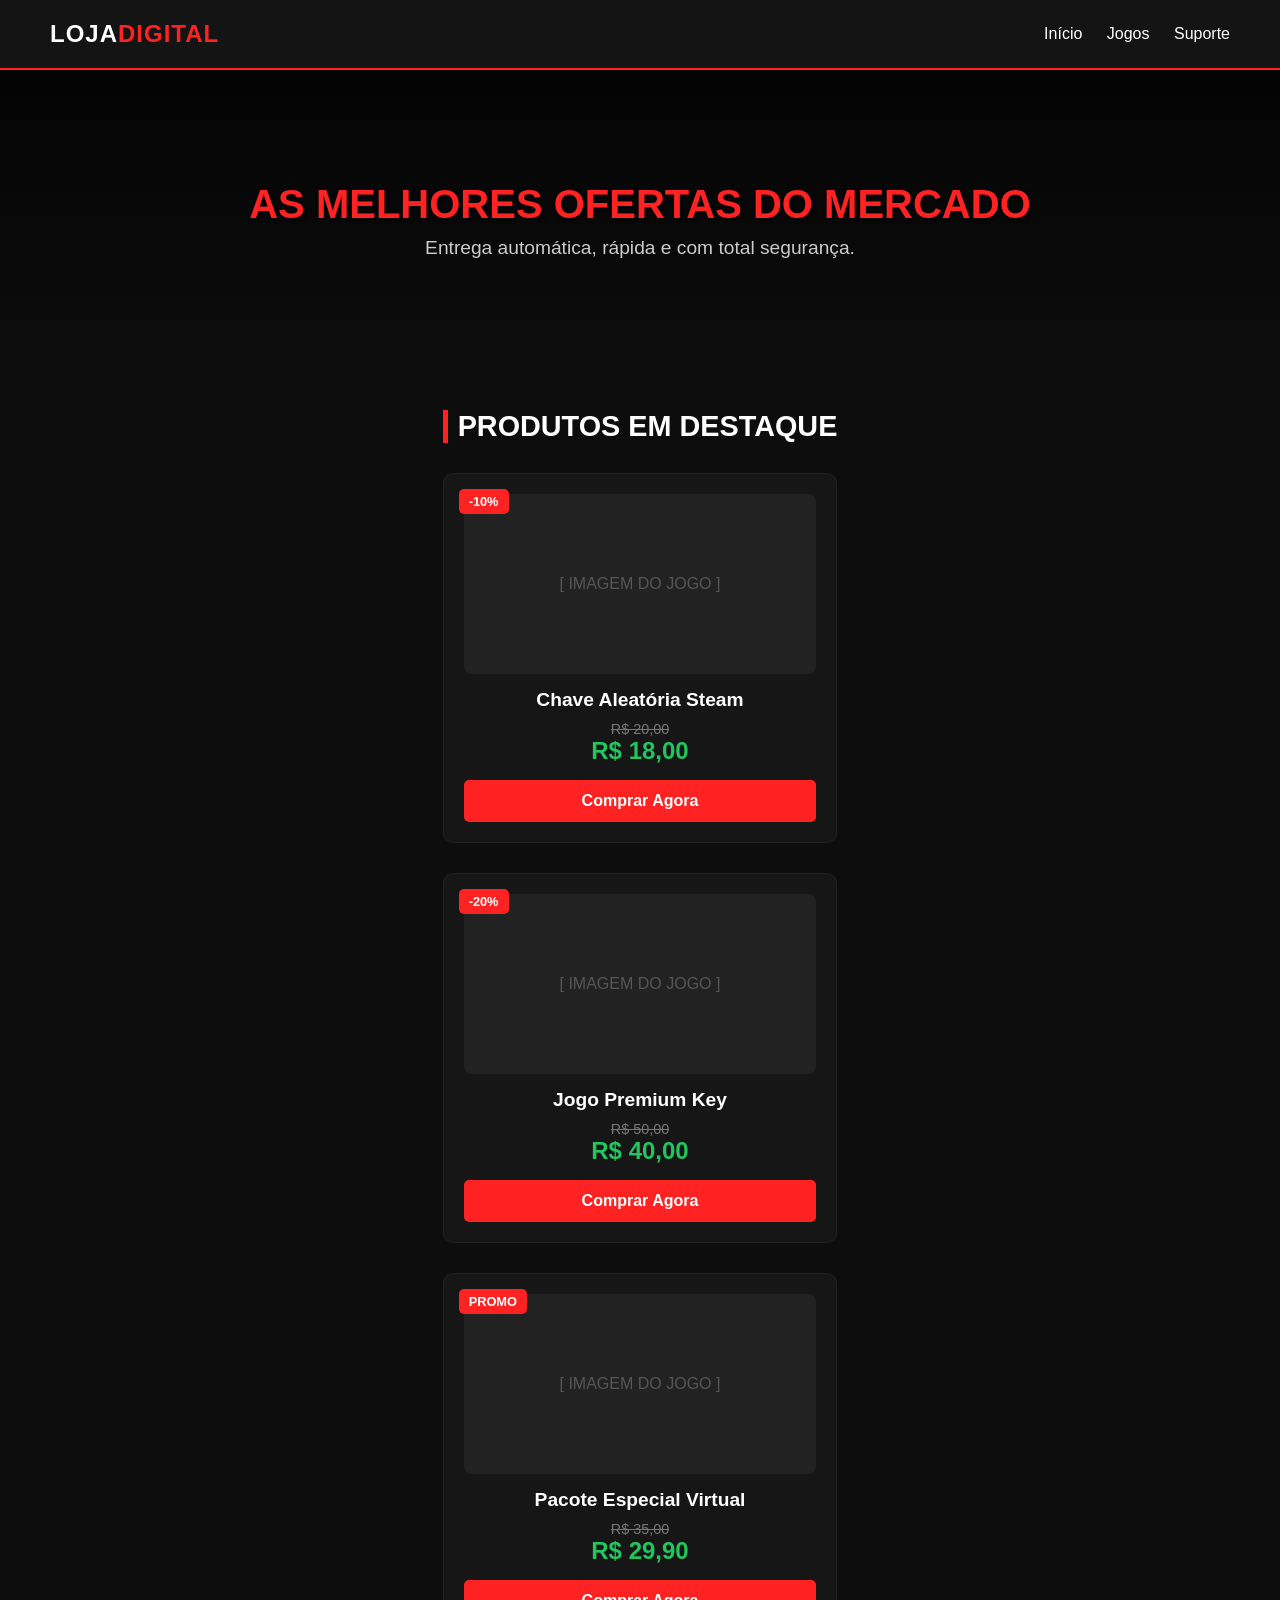
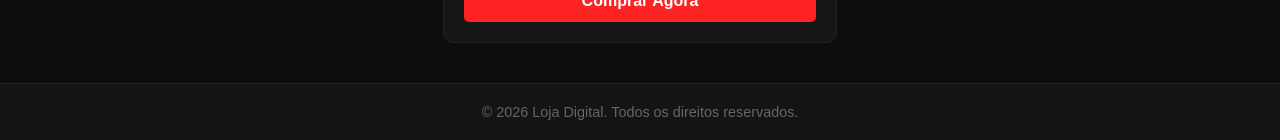
==== index.html @ 68bb9c97 "Add files via upload" ====
<!DOCTYPE html>
<html lang="pt-BR">
<head>
    <meta charset="UTF-8">
    <meta name="viewport" content="width=device-width, initial-scale=1.0">
    <title>Minha Loja Digital</title>
    <link rel="stylesheet" href="style.css">
</head>
<body>

    <!-- CABEÇALHO / NAVBAR -->
    <header>
        <div class="logo">LOJA<span>DIGITAL</span></div>
        <nav>
            <a href="#">Início</a>
            <a href="#">Jogos</a>
            <a href="#">Suporte</a>
        </nav>
    </header>

    <!-- BANNER PRINCIPAL -->
    <section class="banner">
        <h1>AS MELHORES OFERTAS DO MERCADO</h1>
        <p>Entrega automática, rápida e com total segurança.</p>
    </section>

    <!-- SEÇÃO DE PRODUTOS -->
    <main class="container">
        <h2 class="titulo-secao">PRODUTOS EM DESTAQUE</h2>
        
        <div class="grid-produtos">
            
            <!-- CARD PRODUTO 1 -->
            <div class="card-produto">
                <div class="badge-desconto">-10%</div>
                <div class="foto-produto">
                    <!-- Aqui vai a imagem do produto depois -->
                    <span style="color: #555;">[ IMAGEM DO JOGO ]</span>
                </div>
                <h3>Chave Aleatória Steam</h3>
                <p class="preco-antigo">R$ 20,00</p>
                <p class="preco-atual">R$ 18,00</p>
                <button class="btn-comprar">Comprar Agora</button>
            </div>

            <!-- CARD PRODUTO 2 -->
            <div class="card-produto">
                <div class="badge-desconto">-20%</div>
                <div class="foto-produto">
                    <span style="color: #555;">[ IMAGEM DO JOGO ]</span>
                </div>
                <h3>Jogo Premium Key</h3>
                <p class="preco-antigo">R$ 50,00</p>
                <p class="preco-atual">R$ 40,00</p>
                <button class="btn-comprar">Comprar Agora</button>
            </div>

            <!-- CARD PRODUTO 3 -->
            <div class="card-produto">
                <div class="badge-desconto">PROMO</div>
                <div class="foto-produto">
                    <span style="color: #555;">[ IMAGEM DO JOGO ]</span>
                </div>
                <h3>Pacote Especial Virtual</h3>
                <p class="preco-antigo">R$ 35,00</p>
                <p class="preco-atual">R$ 29,90</p>
                <button class="btn-comprar">Comprar Agora</button>
            </div>

        </div>
    </main>

    <!-- RODAPÉ -->
    <footer>
        <p>&copy; 2026 Loja Digital. Todos os direitos reservados.</p>
    </footer>

</body>
</html>
---- style.css ----
/* CONFIGURAÇÕES GERAIS */
* {
    margin: 0;
    padding: 0;
    box-sizing: border-box;
    font-family: 'Segoe UI', Tahoma, Geneva, Verdana, sans-serif;
}

body {
    background-color: #0d0d0d;
    color: #ffffff;
    min-height: 100vh;
    display: flex;
    flex-direction: column;
}

/* NAVBAR */
header {
    background-color: #141414;
    padding: 20px 50px;
    display: flex;
    justify-content: space-between;
    align-items: center;
    border-bottom: 2px solid #ff2222;
}

.logo {
    font-size: 1.5rem;
    font-weight: bold;
    letter-spacing: 1px;
}

.logo span {
    color: #ff2222;
}

nav a {
    color: #ffffff;
    text-decoration: none;
    margin-left: 20px;
    font-weight: 500;
    transition: color 0.3s;
}

nav a:hover {
    color: #ff2222;
}

/* BANNER */
.banner {
    background: linear-gradient(rgba(0, 0, 0, 0.7), rgba(13, 13, 13, 1)), url('https://images.unsplash.com/photo-1542751371-adc38448a05e?q=80&w=1000') no-repeat center center/cover;
    height: 300px;
    display: flex;
    flex-direction: column;
    justify-content: center;
    align-items: center;
    text-align: center;
    padding: 20px;
}

.banner h1 {
    font-size: 2.5rem;
    color: #ff2222;
    margin-bottom: 10px;
    text-shadow: 2px 2px 4px rgba(0,0,0,0.8);
}

.banner p {
    font-size: 1.2rem;
    color: #cccccc;
}

/* CONTAINER DE PRODUTOS */
.container {
    max-width: 1200px;
    margin: 40px auto;
    padding: 0 20px;
    flex: 1;
}

.titulo-secao {
    font-size: 1.8rem;
    margin-bottom: 30px;
    border-left: 5px solid #ff2222;
    padding-left: 10px;
}

/* GRID E CARDS */
.grid-produtos {
    display: grid;
    grid-template-columns: repeat(auto-fit, minmax(280px, 1fr));
    gap: 30px;
}

.card-produto {
    background-color: #161616;
    border-radius: 10px;
    padding: 20px;
    text-align: center;
    position: relative;
    border: 1px solid #222;
    transition: transform 0.3s, border-color 0.3s;
}

.card-produto:hover {
    transform: translateY(-5px);
    border-color: #ff2222;
}

.badge-desconto {
    position: absolute;
    top: 15px;
    left: 15px;
    background-color: #ff2222;
    color: white;
    padding: 5px 10px;
    font-size: 0.8rem;
    font-weight: bold;
    border-radius: 5px;
}

.foto-produto {
    background-color: #222;
    height: 180px;
    border-radius: 8px;
    margin-bottom: 15px;
    display: flex;
    align-items: center;
    justify-content: center;
}

.card-produto h3 {
    font-size: 1.2rem;
    margin-bottom: 10px;
}

.preco-antigo {
    color: #777;
    text-decoration: line-through;
    font-size: 0.9rem;
}

.preco-atual {
    color: #22c55e; /* Verde para o preço */
    font-size: 1.5rem;
    font-weight: bold;
    margin-bottom: 15px;
}

.btn-comprar {
    background-color: #ff2222;
    color: white;
    border: none;
    padding: 12px 20px;
    width: 100%;
    font-size: 1rem;
    font-weight: bold;
    border-radius: 5px;
    cursor: pointer;
    transition: background-color 0.3s;
}

.btn-comprar:hover {
    background-color: #cc1111;
}

/* RODAPÉ */
footer {
    background-color: #141414;
    text-align: center;
    padding: 20px;
    margin-top: auto;
    color: #666;
    font-size: 0.9rem;
    border-top: 1px solid #222;
}
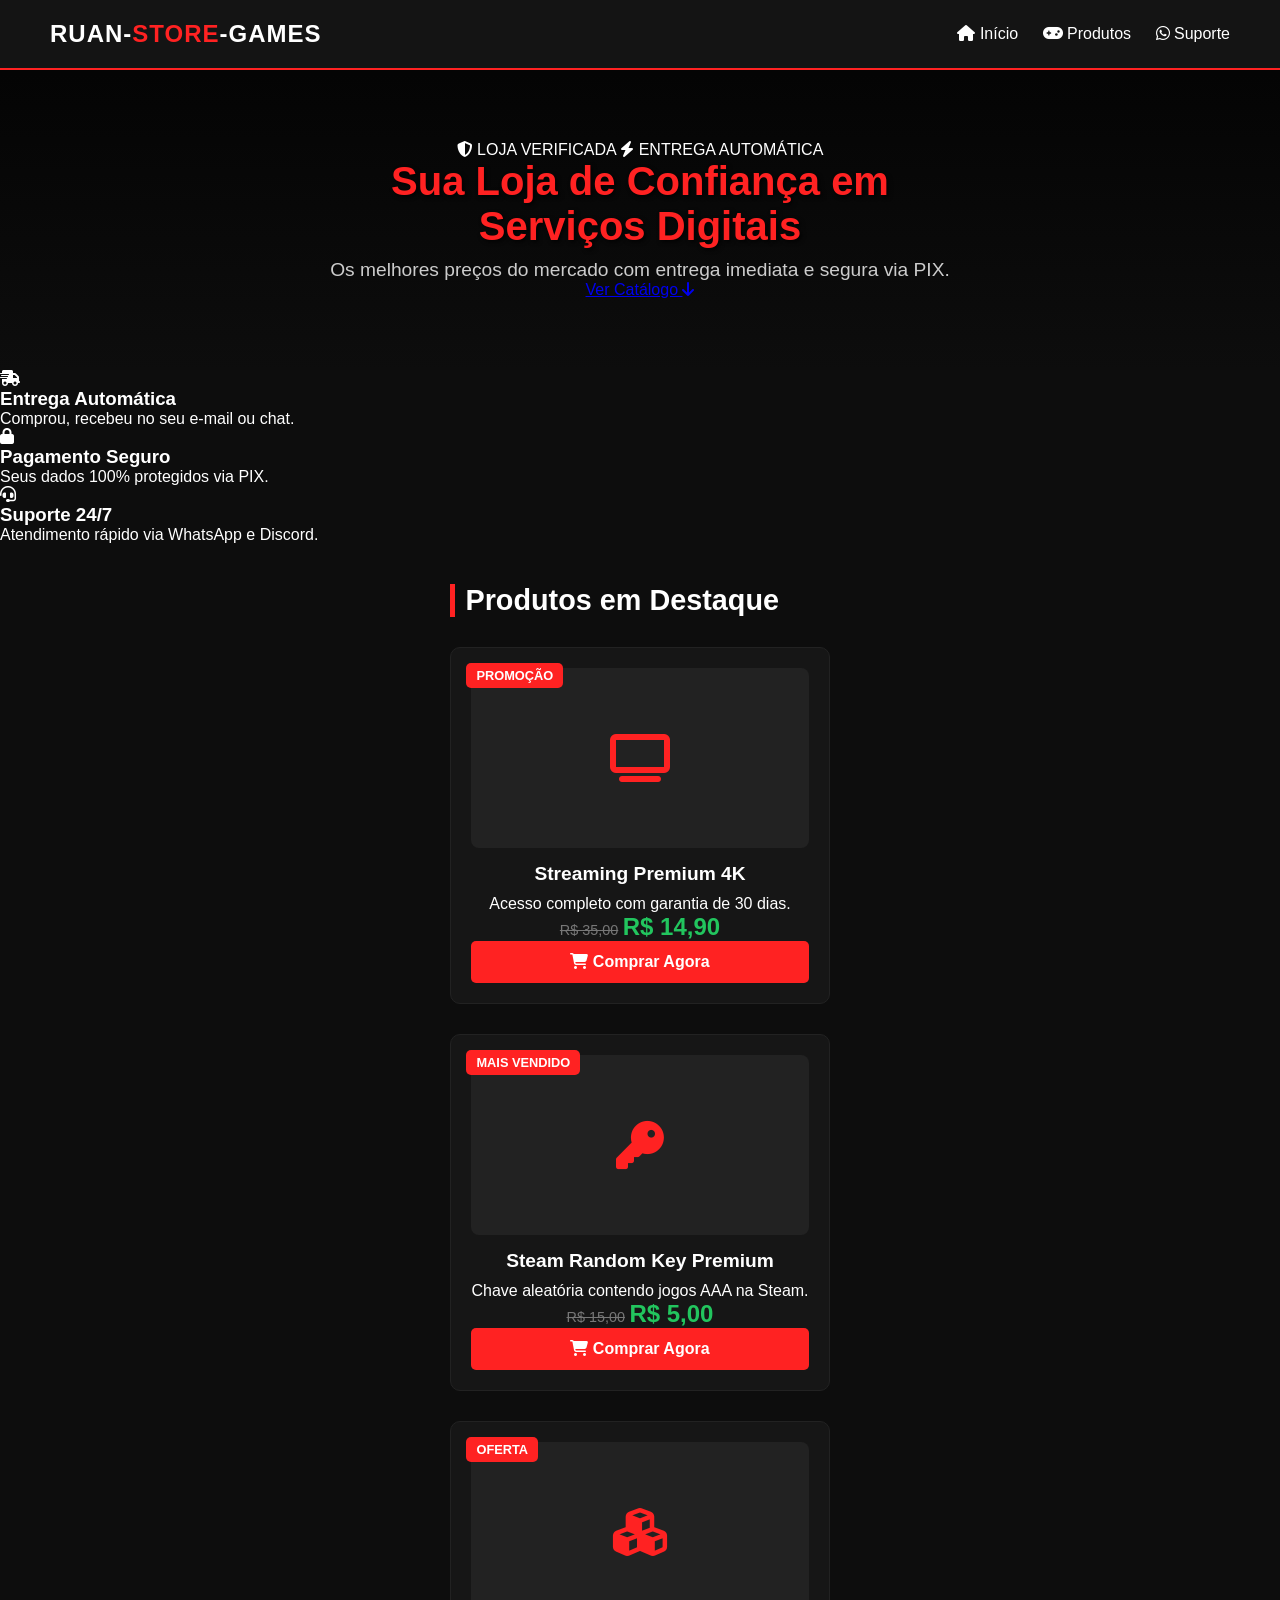
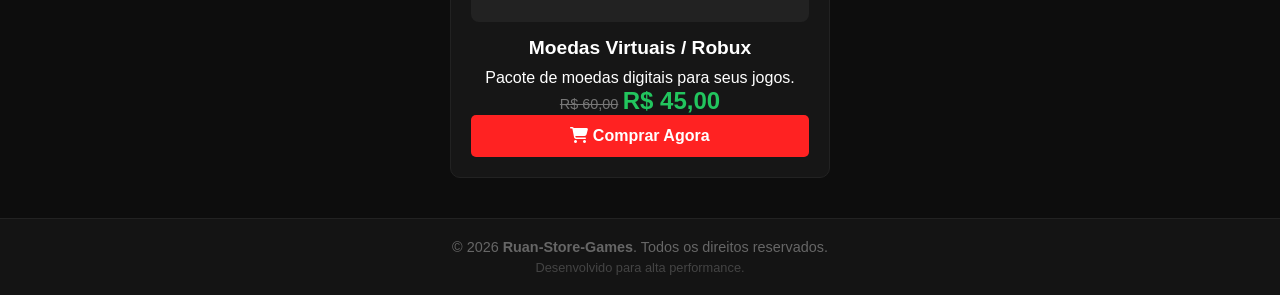
==== commit 54291ac1: "Add files via upload" ====
--- a/index.html
+++ b/index.html
@@ -3,76 +3,110 @@
 <head>
     <meta charset="UTF-8">
     <meta name="viewport" content="width=device-width, initial-scale=1.0">
-    <title>Minha Loja Digital</title>
+    <title>Ruan-Store-Games | Serviços Digitais</title>
     <link rel="stylesheet" href="style.css">
+    <link rel="stylesheet" href="https://cdnjs.cloudflare.com/ajax/libs/font-awesome/6.5.1/css/all.min.css">
 </head>
 <body>
 
-    <!-- CABEÇALHO / NAVBAR -->
     <header>
-        <div class="logo">LOJA<span>DIGITAL</span></div>
+        <div class="logo">RUAN-<span>STORE</span>-GAMES</div>
         <nav>
-            <a href="#">Início</a>
-            <a href="#">Jogos</a>
-            <a href="#">Suporte</a>
+            <a href="#"><i class="fa-solid fa-house"></i> Início</a>
+            <a href="#"><i class="fa-solid fa-gamepad"></i> Produtos</a>
+            <a href="https://wa.me/seu-numero" target="_blank"><i class="fa-brands fa-whatsapp"></i> Suporte</a>
         </nav>
     </header>
 
-    <!-- BANNER PRINCIPAL -->
     <section class="banner">
-        <h1>AS MELHORES OFERTAS DO MERCADO</h1>
-        <p>Entrega automática, rápida e com total segurança.</p>
+        <div class="banner-conteudo">
+            <div class="badges">
+                <span class="badge-verificado"><i class="fa-solid fa-shield-halved"></i> LOJA VERIFICADA</span>
+                <span class="badge-entrega"><i class="fa-solid fa-bolt"></i> ENTREGA AUTOMÁTICA</span>
+            </div>
+            <h1>Sua Loja de Confiança em <br><span>Serviços Digitais</span></h1>
+            <p>Os melhores preços do mercado com entrega imediata e segura via PIX.</p>
+            <a href="#produtos" class="btn-principal">Ver Catálogo <i class="fa-solid fa-arrow-down"></i></a>
+        </div>
     </section>
 
-    <!-- SEÇÃO DE PRODUTOS -->
-    <main class="container">
-        <h2 class="titulo-secao">PRODUTOS EM DESTAQUE</h2>
+    <section class="Vantagens">
+        <div class="vantagem-item">
+            <i class="fa-solid fa-truck-fast"></i>
+            <div>
+                <h3>Entrega Automática</h3>
+                <p>Comprou, recebeu no seu e-mail ou chat.</p>
+            </div>
+        </div>
+        <div class="vantagem-item">
+            <i class="fa-solid fa-lock"></i>
+            <div>
+                <h3>Pagamento Seguro</h3>
+                <p>Seus dados 100% protegidos via PIX.</p>
+            </div>
+        </div>
+        <div class="vantagem-item">
+            <i class="fa-solid fa-headset"></i>
+            <div>
+                <h3>Suporte 24/7</h3>
+                <p>Atendimento rápido via WhatsApp e Discord.</p>
+            </div>
+        </div>
+    </section>
+
+    <main class="container" id="produtos">
+        <h2 class="titulo-secao">Produtos em Destaque</h2>
         
         <div class="grid-produtos">
             
-            <!-- CARD PRODUTO 1 -->
             <div class="card-produto">
-                <div class="badge-desconto">-10%</div>
+                <div class="badge-desconto">PROMOÇÃO</div>
                 <div class="foto-produto">
-                    <!-- Aqui vai a imagem do produto depois -->
-                    <span style="color: #555;">[ IMAGEM DO JOGO ]</span>
+                    <i class="fa-solid fa-tv" style="font-size: 3rem; color: #ff2222;"></i>
                 </div>
-                <h3>Chave Aleatória Steam</h3>
-                <p class="preco-antigo">R$ 20,00</p>
-                <p class="preco-atual">R$ 18,00</p>
-                <button class="btn-comprar">Comprar Agora</button>
+                <h3>Streaming Premium 4K</h3>
+                <p class="descricao-curta">Acesso completo com garantia de 30 dias.</p>
+                <div class="precos">
+                    <span class="preco-antigo">R$ 35,00</span>
+                    <span class="preco-atual">R$ 14,90</span>
+                </div>
+                <button class="btn-comprar"><i class="fa-solid fa-cart-shopping"></i> Comprar Agora</button>
             </div>
 
-            <!-- CARD PRODUTO 2 -->
             <div class="card-produto">
-                <div class="badge-desconto">-20%</div>
+                <div class="badge-desconto">MAIS VENDIDO</div>
                 <div class="foto-produto">
-                    <span style="color: #555;">[ IMAGEM DO JOGO ]</span>
+                    <i class="fa-solid fa-key" style="font-size: 3rem; color: #ff2222;"></i>
                 </div>
-                <h3>Jogo Premium Key</h3>
-                <p class="preco-antigo">R$ 50,00</p>
-                <p class="preco-atual">R$ 40,00</p>
-                <button class="btn-comprar">Comprar Agora</button>
+                <h3>Steam Random Key Premium</h3>
+                <p class="descricao-curta">Chave aleatória contendo jogos AAA na Steam.</p>
+                <div class="precos">
+                    <span class="preco-antigo">R$ 15,00</span>
+                    <span class="preco-atual">R$ 5,00</span>
+                </div>
+                <button class="btn-comprar"><i class="fa-solid fa-cart-shopping"></i> Comprar Agora</button>
             </div>
 
-            <!-- CARD PRODUTO 3 -->
             <div class="card-produto">
-                <div class="badge-desconto">PROMO</div>
+                <div class="badge-desconto">OFERTA</div>
                 <div class="foto-produto">
-                    <span style="color: #555;">[ IMAGEM DO JOGO ]</span>
+                    <i class="fa-solid fa-cubes" style="font-size: 3rem; color: #ff2222;"></i>
                 </div>
-                <h3>Pacote Especial Virtual</h3>
-                <p class="preco-antigo">R$ 35,00</p>
-                <p class="preco-atual">R$ 29,90</p>
-                <button class="btn-comprar">Comprar Agora</button>
+                <h3>Moedas Virtuais / Robux</h3>
+                <p class="descricao-curta">Pacote de moedas digitais para seus jogos.</p>
+                <div class="precos">
+                    <span class="preco-antigo">R$ 60,00</span>
+                    <span class="preco-atual">R$ 45,00</span>
+                </div>
+                <button class="btn-comprar"><i class="fa-solid fa-cart-shopping"></i> Comprar Agora</button>
             </div>
 
         </div>
     </main>
 
-    <!-- RODAPÉ -->
     <footer>
-        <p>&copy; 2026 Loja Digital. Todos os direitos reservados.</p>
+        <p>&copy; 2026 <strong>Ruan-Store-Games</strong>. Todos os direitos reservados.</p>
+        <p style="font-size: 0.8rem; margin-top: 5px; color: #444;">Desenvolvido para alta performance.</p>
     </footer>
 
 </body>
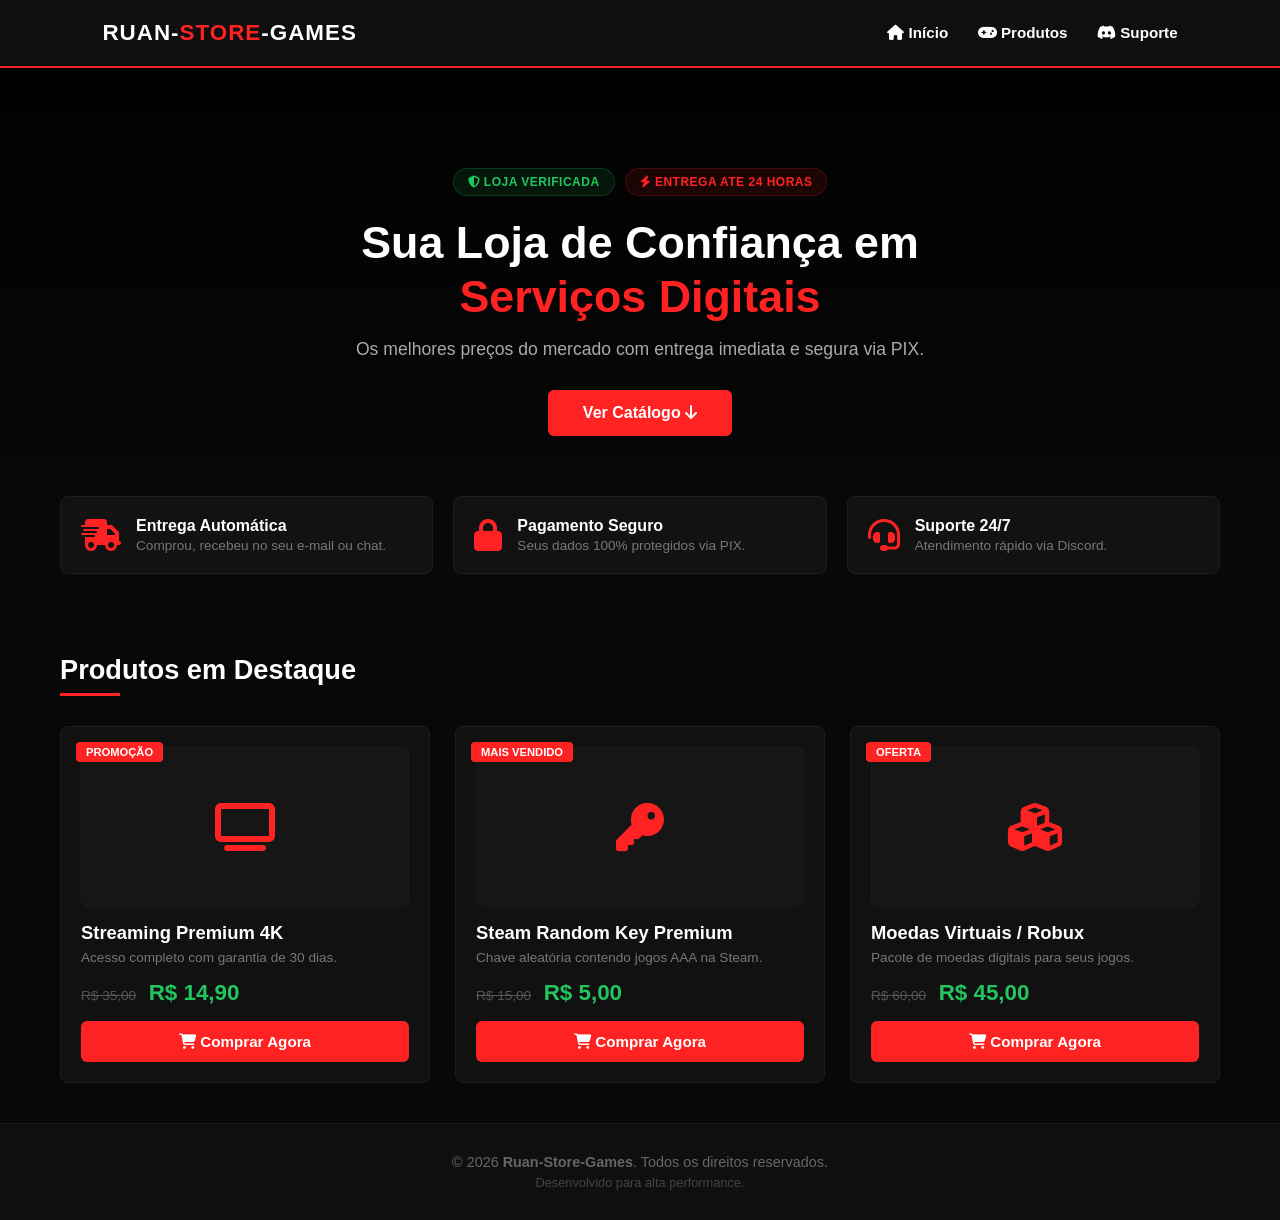
==== commit 6ec0e9af: "index.html" ====
--- a/index.html
+++ b/index.html
@@ -14,7 +14,7 @@
         <nav>
             <a href="#"><i class="fa-solid fa-house"></i> Início</a>
             <a href="#"><i class="fa-solid fa-gamepad"></i> Produtos</a>
-            <a href="https://wa.me/seu-numero" target="_blank"><i class="fa-brands fa-whatsapp"></i> Suporte</a>
+            <a href="https://discord.gg/b5BeGHGn72" target="_blank"><i class="fa-brands fa-discord"></i> Suporte</a>
         </nav>
     </header>
 
@@ -22,7 +22,7 @@
         <div class="banner-conteudo">
             <div class="badges">
                 <span class="badge-verificado"><i class="fa-solid fa-shield-halved"></i> LOJA VERIFICADA</span>
-                <span class="badge-entrega"><i class="fa-solid fa-bolt"></i> ENTREGA AUTOMÁTICA</span>
+                <span class="badge-entrega"><i class="fa-solid fa-bolt"></i> ENTREGA ATE 24 HORAS</span>
             </div>
             <h1>Sua Loja de Confiança em <br><span>Serviços Digitais</span></h1>
             <p>Os melhores preços do mercado com entrega imediata e segura via PIX.</p>
@@ -49,7 +49,7 @@
             <i class="fa-solid fa-headset"></i>
             <div>
                 <h3>Suporte 24/7</h3>
-                <p>Atendimento rápido via WhatsApp e Discord.</p>
+                <p>Atendimento rápido via Discord.</p>
             </div>
         </div>
     </section>
@@ -110,4 +110,4 @@
     </footer>
 
 </body>
-</html>+</html>
--- a/style.css
+++ b/style.css
@@ -1,4 +1,4 @@
-/* CONFIGURAÇÕES GERAIS */
+/* RESET DE CONFIGURAÇÕES */
 * {
     margin: 0;
     padding: 0;
@@ -6,27 +6,34 @@
     font-family: 'Segoe UI', Tahoma, Geneva, Verdana, sans-serif;
 }
 
+html {
+    scroll-behavior: smooth;
+}
+
 body {
-    background-color: #0d0d0d;
+    background-color: #080808;
     color: #ffffff;
     min-height: 100vh;
     display: flex;
     flex-direction: column;
 }
 
-/* NAVBAR */
+/* BARRA DE NAVEGAÇÃO */
 header {
-    background-color: #141414;
-    padding: 20px 50px;
+    background-color: #0f0f0f;
+    padding: 20px 8%;
     display: flex;
     justify-content: space-between;
     align-items: center;
     border-bottom: 2px solid #ff2222;
+    position: sticky;
+    top: 0;
+    z-index: 100;
 }
 
 .logo {
-    font-size: 1.5rem;
-    font-weight: bold;
+    font-size: 1.4rem;
+    font-weight: 800;
     letter-spacing: 1px;
 }
 
@@ -37,8 +44,9 @@
 nav a {
     color: #ffffff;
     text-decoration: none;
-    margin-left: 20px;
-    font-weight: 500;
+    margin-left: 25px;
+    font-weight: 600;
+    font-size: 0.95rem;
     transition: color 0.3s;
 }
 
@@ -46,59 +54,158 @@
     color: #ff2222;
 }
 
-/* BANNER */
+/* BANNER PRINCIPAL */
 .banner {
-    background: linear-gradient(rgba(0, 0, 0, 0.7), rgba(13, 13, 13, 1)), url('https://images.unsplash.com/photo-1542751371-adc38448a05e?q=80&w=1000') no-repeat center center/cover;
-    height: 300px;
-    display: flex;
-    flex-direction: column;
+    background: linear-gradient(rgba(0, 0, 0, 0.85), #080808), url('https://images.unsplash.com/photo-1538481199705-c710c4e965fc?q=80&w=1200') no-repeat center center/cover;
+    padding: 100px 20px;
+    text-align: center;
+    display: flex;
     justify-content: center;
     align-items: center;
-    text-align: center;
+}
+
+.banner-conteudo {
+    max-width: 800px;
+}
+
+.badges {
+    display: flex;
+    justify-content: center;
+    gap: 10px;
+    margin-bottom: 20px;
+    flex-wrap: wrap;
+}
+
+.badge-verificado, .badge-entrega {
+    font-size: 0.75rem;
+    font-weight: bold;
+    padding: 6px 14px;
+    border-radius: 20px;
+    letter-spacing: 0.5px;
+}
+
+.badge-verificado {
+    background-color: rgba(34, 197, 94, 0.1);
+    color: #22c55e;
+    border: 1px solid rgba(34, 197, 94, 0.2);
+}
+
+.badge-entrega {
+    background-color: rgba(255, 34, 34, 0.1);
+    color: #ff2222;
+    border: 1px solid rgba(255, 34, 34, 0.2);
+}
+
+.banner h1 {
+    font-size: 2.8rem;
+    font-weight: 800;
+    line-height: 1.2;
+    margin-bottom: 15px;
+}
+
+.banner h1 span {
+    color: #ff2222;
+}
+
+.banner p {
+    color: #aaaaaa;
+    font-size: 1.1rem;
+    margin-bottom: 30px;
+}
+
+.btn-principal {
+    display: inline-block;
+    background-color: #ff2222;
+    color: white;
+    text-decoration: none;
+    padding: 14px 35px;
+    font-weight: bold;
+    border-radius: 6px;
+    transition: background-color 0.3s, transform 0.2s;
+}
+
+.btn-principal:hover {
+    background-color: #cc1111;
+    transform: translateY(-2px);
+}
+
+/* SEÇÃO DE VANTAGENS */
+.Vantagens {
+    display: grid;
+    grid-template-columns: repeat(auto-fit, minmax(250px, 1fr));
+    gap: 20px;
+    max-width: 1200px;
+    margin: -40px auto 40px auto;
+    padding: 0 20px;
+    width: 100%;
+}
+
+.vantagem-item {
+    background-color: #121212;
+    border: 1px solid #1f1f1f;
     padding: 20px;
-}
-
-.banner h1 {
-    font-size: 2.5rem;
-    color: #ff2222;
-    margin-bottom: 10px;
-    text-shadow: 2px 2px 4px rgba(0,0,0,0.8);
-}
-
-.banner p {
-    font-size: 1.2rem;
-    color: #cccccc;
-}
-
-/* CONTAINER DE PRODUTOS */
+    border-radius: 8px;
+    display: flex;
+    align-items: center;
+    gap: 15px;
+}
+
+.vantagem-item i {
+    font-size: 2rem;
+    color: #ff2222;
+}
+
+.vantagem-item h3 {
+    font-size: 1rem;
+    margin-bottom: 3px;
+}
+
+.vantagem-item p {
+    color: #777777;
+    font-size: 0.85rem;
+}
+
+/* CONTEÚDO PRINCIPAL / PRODUTOS */
 .container {
     max-width: 1200px;
     margin: 40px auto;
     padding: 0 20px;
     flex: 1;
+    width: 100%;
 }
 
 .titulo-secao {
-    font-size: 1.8rem;
+    font-size: 1.7rem;
     margin-bottom: 30px;
-    border-left: 5px solid #ff2222;
-    padding-left: 10px;
-}
-
-/* GRID E CARDS */
+    position: relative;
+    padding-bottom: 10px;
+}
+
+.titulo-secao::after {
+    content: '';
+    position: absolute;
+    left: 0;
+    bottom: 0;
+    width: 60px;
+    height: 3px;
+    background-color: #ff2222;
+}
+
+/* SEÇÃO GRID */
 .grid-produtos {
     display: grid;
     grid-template-columns: repeat(auto-fit, minmax(280px, 1fr));
-    gap: 30px;
+    gap: 25px;
 }
 
 .card-produto {
-    background-color: #161616;
-    border-radius: 10px;
+    background-color: #111111;
+    border: 1px solid #1f1f1f;
+    border-radius: 8px;
     padding: 20px;
-    text-align: center;
     position: relative;
-    border: 1px solid #222;
+    display: flex;
+    flex-direction: column;
     transition: transform 0.3s, border-color 0.3s;
 }
 
@@ -113,51 +220,64 @@
     left: 15px;
     background-color: #ff2222;
     color: white;
-    padding: 5px 10px;
-    font-size: 0.8rem;
-    font-weight: bold;
-    border-radius: 5px;
+    font-size: 0.7rem;
+    font-weight: bold;
+    padding: 4px 10px;
+    border-radius: 4px;
+    z-index: 5;
 }
 
 .foto-produto {
-    background-color: #222;
-    height: 180px;
-    border-radius: 8px;
-    margin-bottom: 15px;
-    display: flex;
-    align-items: center;
+    background-color: #161616;
+    height: 160px;
+    border-radius: 6px;
+    margin-bottom: 15px;
+    display: flex;
     justify-content: center;
+    align-items: center;
+    border: 1px solid #1a1a1a;
 }
 
 .card-produto h3 {
-    font-size: 1.2rem;
-    margin-bottom: 10px;
+    font-size: 1.15rem;
+    margin-bottom: 6px;
+}
+
+.descricao-curta {
+    color: #777777;
+    font-size: 0.85rem;
+    margin-bottom: 15px;
+    flex: 1;
+}
+
+.precos {
+    margin-bottom: 15px;
 }
 
 .preco-antigo {
-    color: #777;
+    color: #555555;
     text-decoration: line-through;
-    font-size: 0.9rem;
+    font-size: 0.85rem;
+    margin-right: 8px;
 }
 
 .preco-atual {
-    color: #22c55e; /* Verde para o preço */
-    font-size: 1.5rem;
-    font-weight: bold;
-    margin-bottom: 15px;
+    color: #22c55e;
+    font-size: 1.4rem;
+    font-weight: bold;
 }
 
 .btn-comprar {
     background-color: #ff2222;
     color: white;
     border: none;
-    padding: 12px 20px;
-    width: 100%;
-    font-size: 1rem;
-    font-weight: bold;
-    border-radius: 5px;
+    padding: 12px;
+    font-size: 0.95rem;
+    font-weight: bold;
+    border-radius: 6px;
     cursor: pointer;
     transition: background-color 0.3s;
+    width: 100%;
 }
 
 .btn-comprar:hover {
@@ -166,11 +286,10 @@
 
 /* RODAPÉ */
 footer {
-    background-color: #141414;
+    background-color: #0f0f0f;
     text-align: center;
-    padding: 20px;
-    margin-top: auto;
-    color: #666;
+    padding: 30px;
+    border-top: 1px solid #1a1a1a;
+    color: #666666;
     font-size: 0.9rem;
-    border-top: 1px solid #222;
-}+}
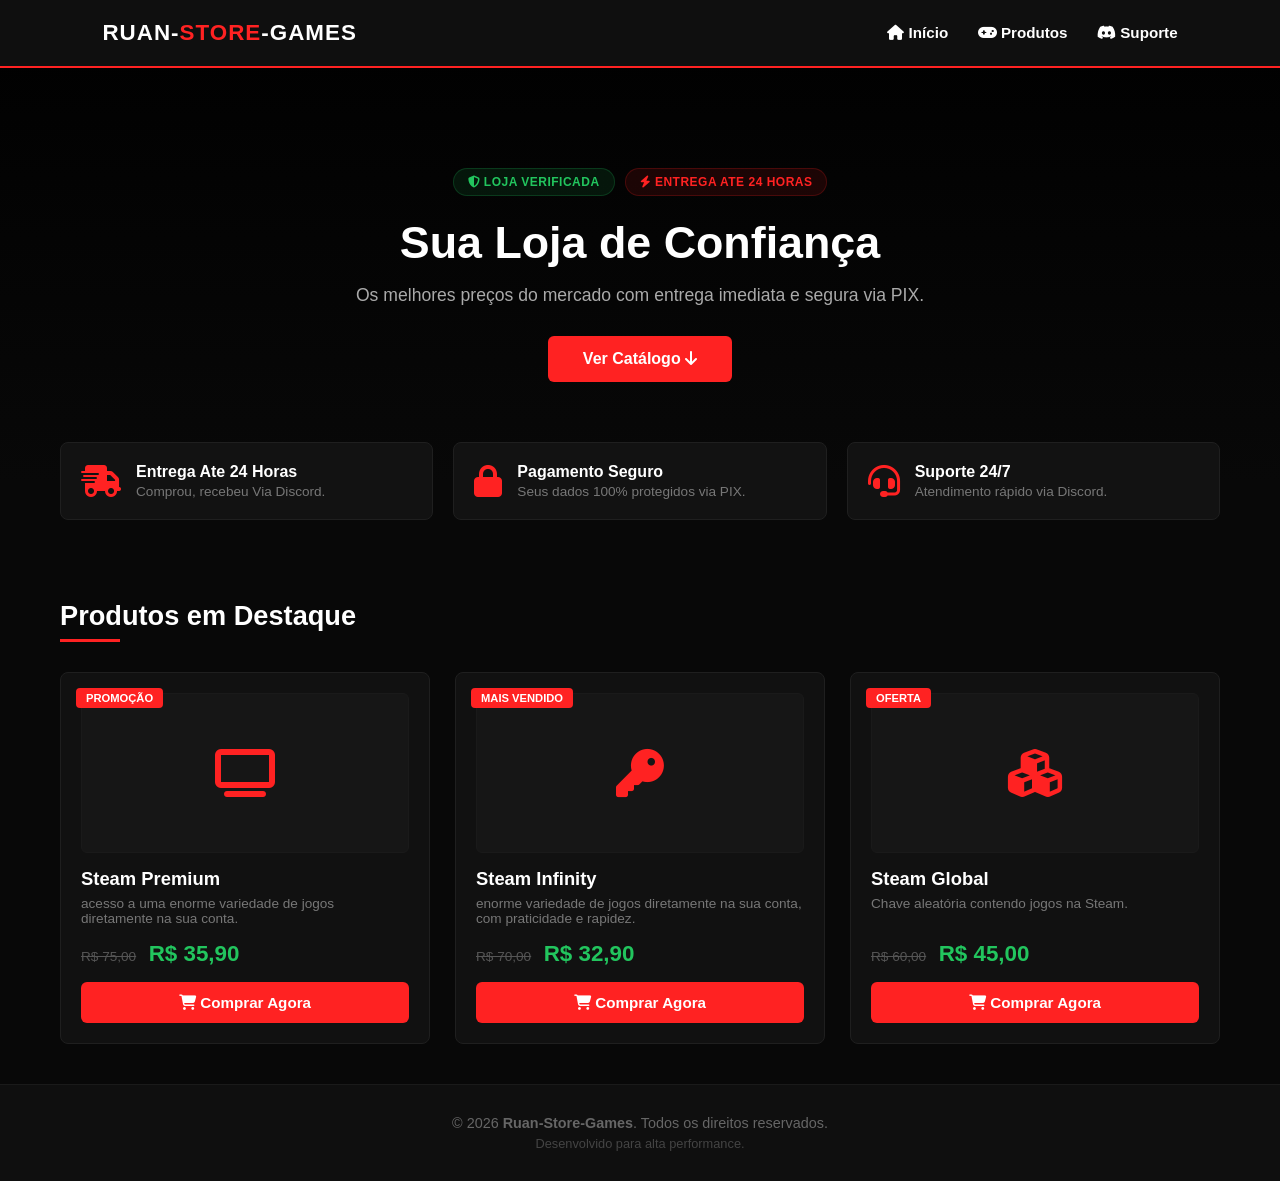
==== commit ff5b8db3: "index.html" ====
--- a/index.html
+++ b/index.html
@@ -3,7 +3,7 @@
 <head>
     <meta charset="UTF-8">
     <meta name="viewport" content="width=device-width, initial-scale=1.0">
-    <title>Ruan-Store-Games | Serviços Digitais</title>
+    <title>Ruan-Store-Games </title>
     <link rel="stylesheet" href="style.css">
     <link rel="stylesheet" href="https://cdnjs.cloudflare.com/ajax/libs/font-awesome/6.5.1/css/all.min.css">
 </head>
@@ -24,7 +24,7 @@
                 <span class="badge-verificado"><i class="fa-solid fa-shield-halved"></i> LOJA VERIFICADA</span>
                 <span class="badge-entrega"><i class="fa-solid fa-bolt"></i> ENTREGA ATE 24 HORAS</span>
             </div>
-            <h1>Sua Loja de Confiança em <br><span>Serviços Digitais</span></h1>
+            <h1>Sua Loja de Confiança <br><span></span></h1>
             <p>Os melhores preços do mercado com entrega imediata e segura via PIX.</p>
             <a href="#produtos" class="btn-principal">Ver Catálogo <i class="fa-solid fa-arrow-down"></i></a>
         </div>
@@ -34,8 +34,8 @@
         <div class="vantagem-item">
             <i class="fa-solid fa-truck-fast"></i>
             <div>
-                <h3>Entrega Automática</h3>
-                <p>Comprou, recebeu no seu e-mail ou chat.</p>
+                <h3>Entrega Ate 24 Horas</h3>
+                <p>Comprou, recebeu Via Discord.</p>
             </div>
         </div>
         <div class="vantagem-item">
@@ -64,11 +64,11 @@
                 <div class="foto-produto">
                     <i class="fa-solid fa-tv" style="font-size: 3rem; color: #ff2222;"></i>
                 </div>
-                <h3>Streaming Premium 4K</h3>
-                <p class="descricao-curta">Acesso completo com garantia de 30 dias.</p>
+                <h3>Steam Premium</h3>
+                <p class="descricao-curta">acesso a uma enorme variedade de jogos diretamente na sua conta.</p>
                 <div class="precos">
-                    <span class="preco-antigo">R$ 35,00</span>
-                    <span class="preco-atual">R$ 14,90</span>
+                    <span class="preco-antigo">R$ 75,00</span>
+                    <span class="preco-atual">R$ 35,90</span>
                 </div>
                 <button class="btn-comprar"><i class="fa-solid fa-cart-shopping"></i> Comprar Agora</button>
             </div>
@@ -78,11 +78,11 @@
                 <div class="foto-produto">
                     <i class="fa-solid fa-key" style="font-size: 3rem; color: #ff2222;"></i>
                 </div>
-                <h3>Steam Random Key Premium</h3>
-                <p class="descricao-curta">Chave aleatória contendo jogos AAA na Steam.</p>
+                <h3>Steam Infinity</h3>
+                <p class="descricao-curta">enorme variedade de jogos diretamente na sua conta, com praticidade e rapidez.</p>
                 <div class="precos">
-                    <span class="preco-antigo">R$ 15,00</span>
-                    <span class="preco-atual">R$ 5,00</span>
+                    <span class="preco-antigo">R$ 70,00</span>
+                    <span class="preco-atual">R$ 32,90</span>
                 </div>
                 <button class="btn-comprar"><i class="fa-solid fa-cart-shopping"></i> Comprar Agora</button>
             </div>
@@ -92,8 +92,8 @@
                 <div class="foto-produto">
                     <i class="fa-solid fa-cubes" style="font-size: 3rem; color: #ff2222;"></i>
                 </div>
-                <h3>Moedas Virtuais / Robux</h3>
-                <p class="descricao-curta">Pacote de moedas digitais para seus jogos.</p>
+                <h3>Steam Global</h3>
+                <p class="descricao-curta">Chave aleatória contendo jogos na Steam.</p>
                 <div class="precos">
                     <span class="preco-antigo">R$ 60,00</span>
                     <span class="preco-atual">R$ 45,00</span>
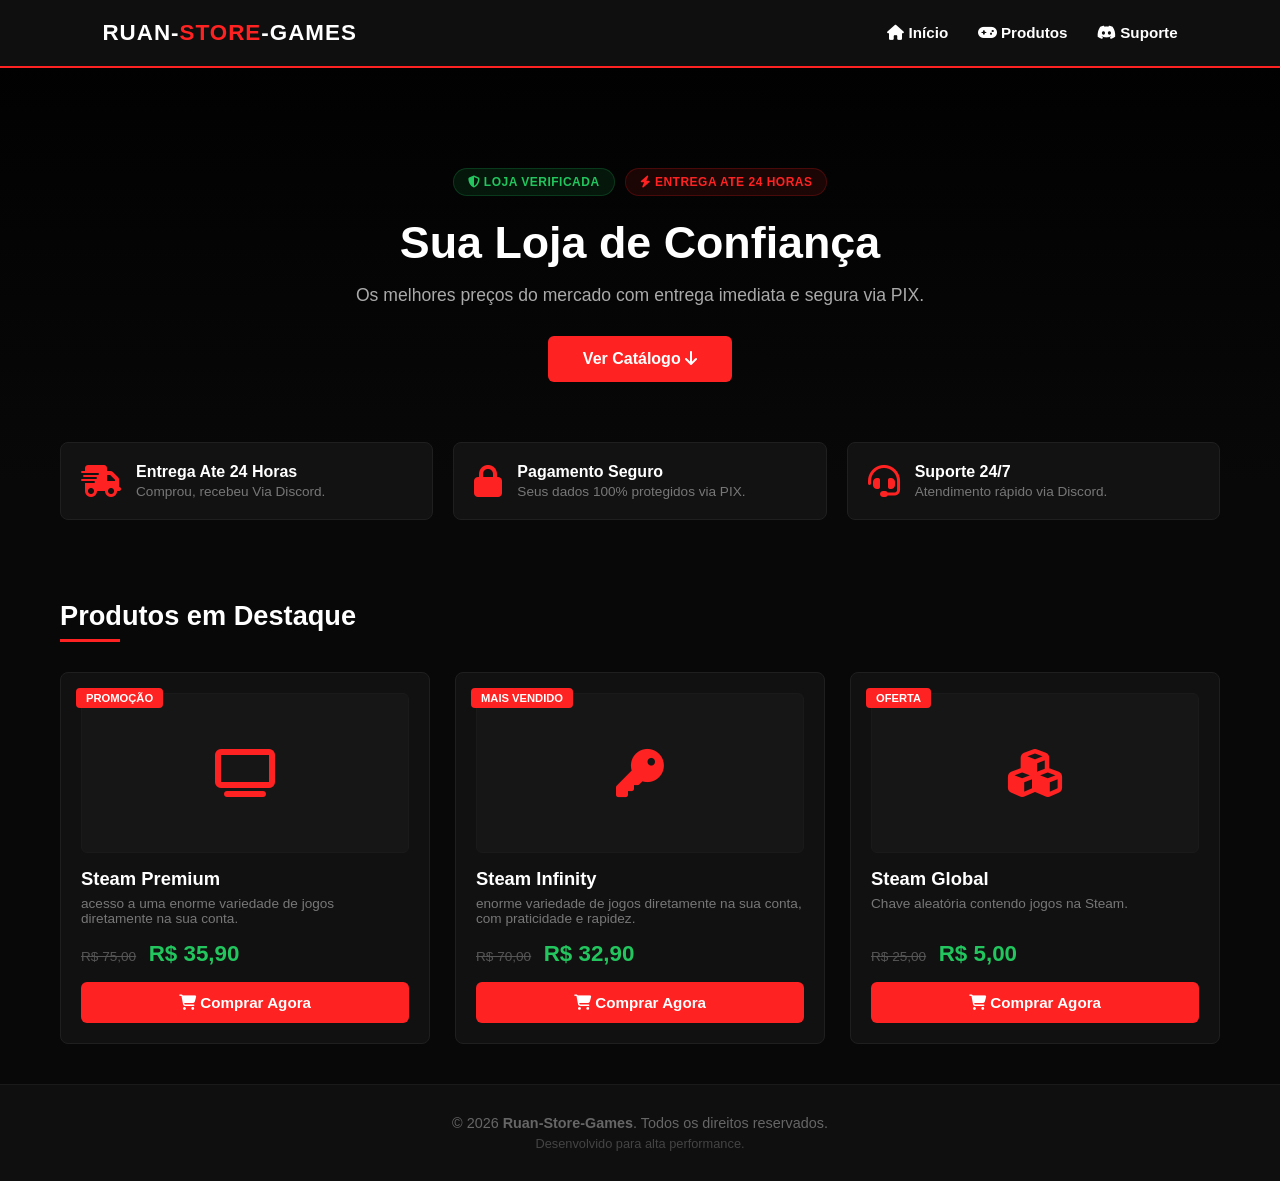
==== commit 4dbd7063: "index.html" ====
--- a/index.html
+++ b/index.html
@@ -95,8 +95,8 @@
                 <h3>Steam Global</h3>
                 <p class="descricao-curta">Chave aleatória contendo jogos na Steam.</p>
                 <div class="precos">
-                    <span class="preco-antigo">R$ 60,00</span>
-                    <span class="preco-atual">R$ 45,00</span>
+                    <span class="preco-antigo">R$ 25,00</span>
+                    <span class="preco-atual">R$ 5,00</span>
                 </div>
                 <button class="btn-comprar"><i class="fa-solid fa-cart-shopping"></i> Comprar Agora</button>
             </div>
